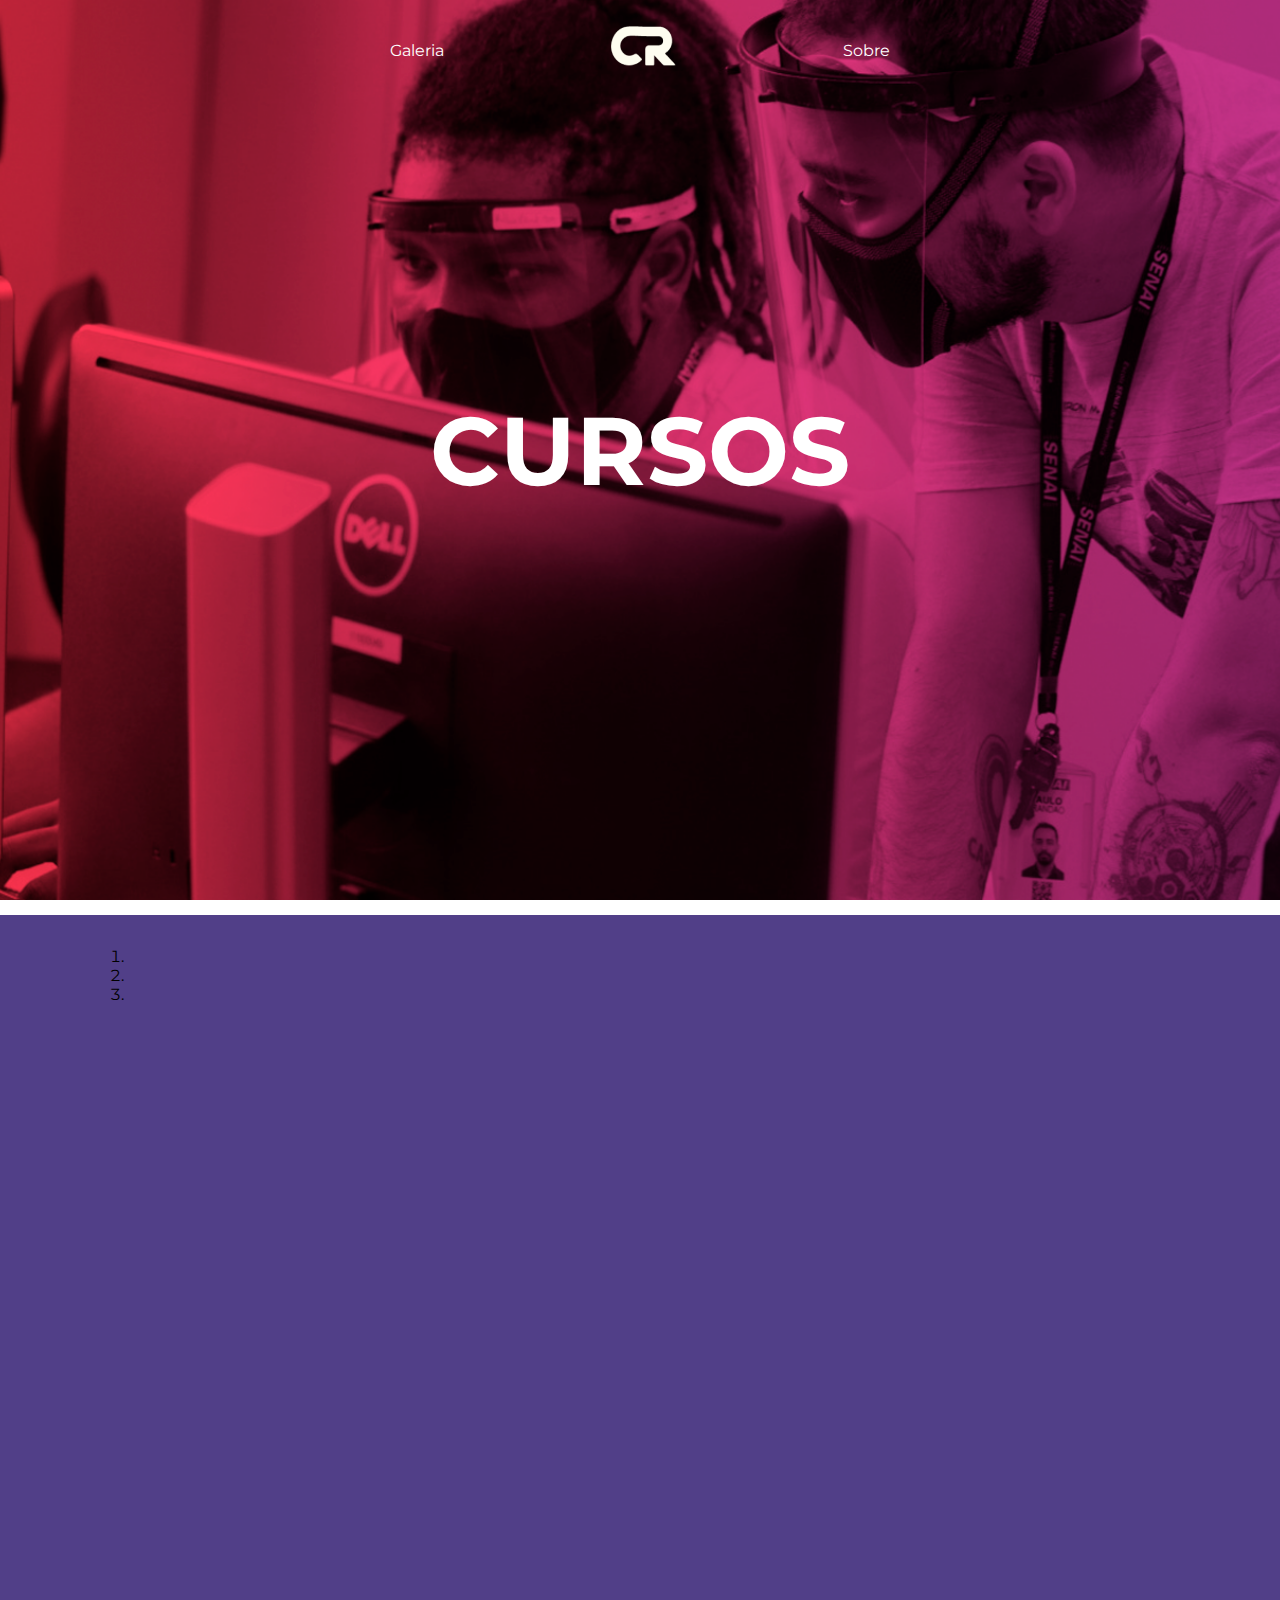
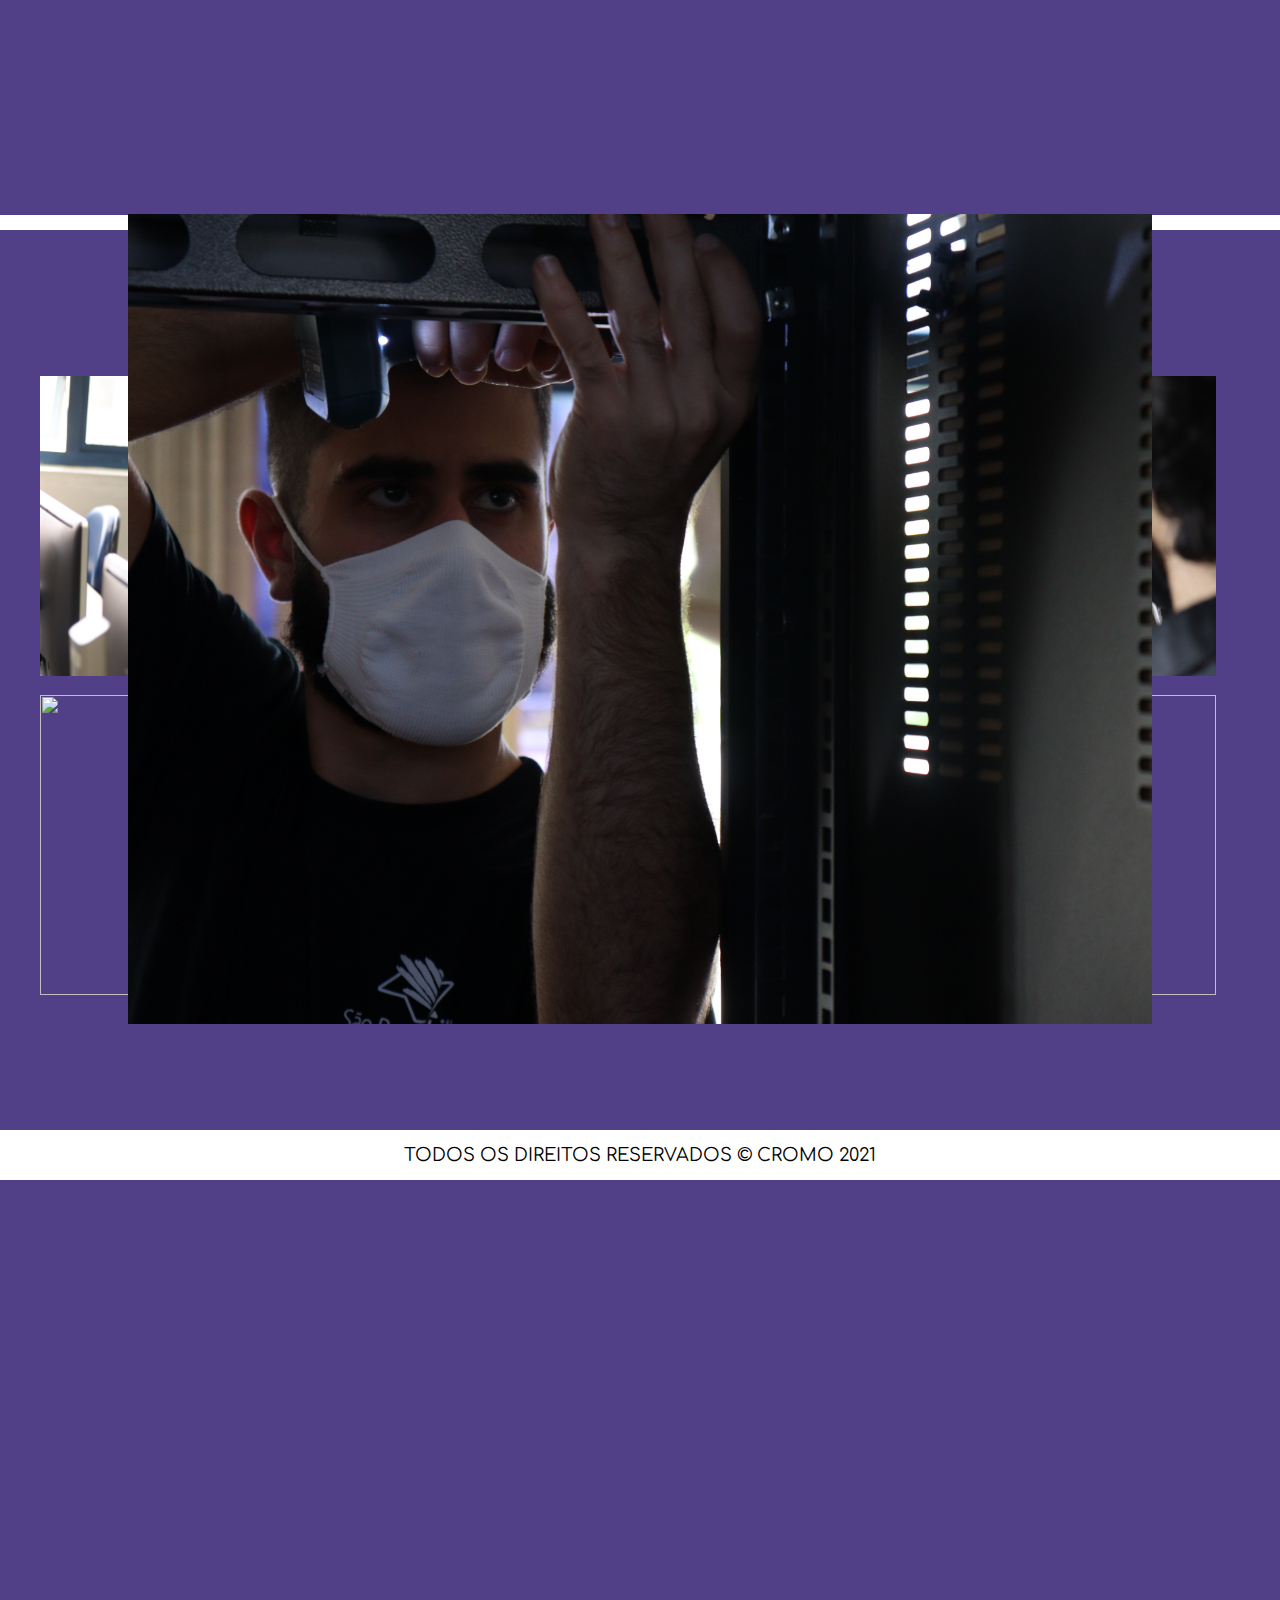
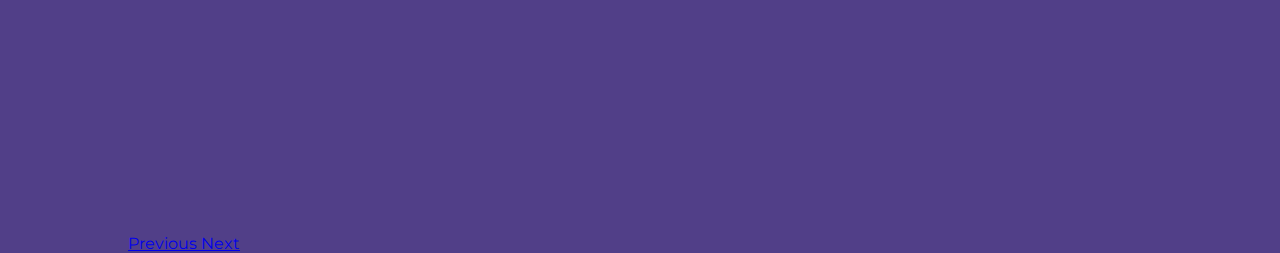
==== cursos.html @ c820e4ac "v5" ====
<!DOCTYPE html>
<html lang="pt-br">

<head>
    <meta charset="UTF-8">
    <meta http-equiv="X-UA-Compatible" content="IE=edge">
    <meta name="viewport" content="width=device-width, initial-scale=1.0">
    <title>Cursos</title>
    <link rel="stylesheet" href="https://cdn.jsdelivr.net/npm/bootstrap@4.5.3/dist/css/bootstrap.min.css"
        integrity="sha384-TX8t27EcRE3e/ihU7zmQxVncDAy5uIKz4rEkgIXeMed4M0jlfIDPvg6uqKI2xXr2" crossorigin="anonymous">
    <link rel="stylesheet" href="css/cursos.css">
    <link rel="stylesheet" href="css/header.css">
</head>

<body>
    <header>
        <nav class="navbar">
            <div class="menu-galeria">
                <p class="dropdown">Galeria</p>
                <ul class="dropdown-menu">
                    <li><a href="infraestrutura.html">Infraestrutura</a></li>
                    <li><a href="funcionario.html">Funcionarios</a></li>
                    <li><a href="">Cursos</a></li>
                </ul>
            </div>
            <div class="logotipo">
                <a href="index.html"><img src="./img/logo-maneira.png" alt="logotipo chromo"></a>
            </div>
            <div class="menu-sobre">
                <p class="dropdown">Sobre</p>
                <ul class="dropdown-menu">
                    <li>
                        <a href="index.html#projeto">Projeto</a>
                        <a href="index.html#cromo">A Cromo</a>
                    </li>
                </ul>
            </div>
        </nav>
    </header>
    <section class="cursos">
        <div>
            <h1>Cursos</h1>
        </div>
    </section>
    <div class="divisao"></div>
    <section clas="infra-carossel">
        <div style="width: 80%;" id="carouselExampleIndicators" class="carousel slide" data-ride="carousel">
            <ol class="carousel-indicators">
                <li data-target="#carouselExampleIndicators" data-slide-to="0" class="active"></li>
                <li data-target="#carouselExampleIndicators" data-slide-to="1"></li>
                <li data-target="#carouselExampleIndicators" data-slide-to="2"></li>
            </ol>
            <div style="width: 100%;" class="carousel-inner">
                <div style="width: 100%; position: relative;" class="carousel-item active">
                    <div style="width: 100%;" class="banner primeiro-banner">
                        <div style="width: 80%;" class="container-grid conteudo-banner">
                        </div>
                    </div>
                </div>
                <div style="width: 100%;" class="carousel-item">
                    <div style="width: 100%; position: relative;" class="banner segundo-banner">
                        <div style="width: 80%;" class="container-grid conteudo-banner">
                        </div>
                    </div>
                </div>
                <div style="width: 100%;" class="carousel-item">
                    <div style="width: 100%; position: relative;" class="banner terceiro-banner">
                        <div style="width: 80%;" class="container-grid conteudo-banner">
                        </div>
                    </div>
                </div>
            </div>
            <a class="carousel-control-prev" href="#carouselExampleIndicators" role="button" data-slide="prev">
                <span class="carousel-control-prev-icon" aria-hidden="true"></span>
                <span class="sr-only">Previous</span>
            </a>
            <a class="carousel-control-next" href="#carouselExampleIndicators" role="button" data-slide="next">
                <span class="carousel-control-next-icon" aria-hidden="true"></span>
                <span class="sr-only">Next</span>
            </a>
        </div>
    </section>
    <div class="divisao"></div>
    <section class="galeria">
        <div class="galeria-img">
            <div class="img-pequena">
                <img src="img/IMG_2464.JPG" alt="">
                <img src="img/IMG_2456.JPG" alt="">
                <img src="img/IMG_1468.JPG" alt="">
                <img src="img/IMG_0267.JPG" alt="">
                <img src="img/IMG_1315.JPG" alt="">
                <img src="img/IMG_0932.JPG" alt="">
            </div>
        </div>
    </section>
    <footer>
        <p>TODOS OS DIREITOS RESERVADOS © CROMO 2021</p>
    </footer>
</body>

<script src="js/jquery.js"></script>
<script src="js/script.js"></script>
<script src="https://code.jquery.com/jquery-3.5.1.slim.min.js"
    integrity="sha384-DfXdz2htPH0lsSSs5nCTpuj/zy4C+OGpamoFVy38MVBnE+IbbVYUew+OrCXaRkfj"
    crossorigin="anonymous"></script>
<script src="https://cdn.jsdelivr.net/npm/popper.js@1.16.1/dist/umd/popper.min.js"
    integrity="sha384-9/reFTGAW83EW2RDu2S0VKaIzap3H66lZH81PoYlFhbGU+6BZp6G7niu735Sk7lN"
    crossorigin="anonymous"></script>
<script src="https://cdn.jsdelivr.net/npm/bootstrap@4.5.3/dist/js/bootstrap.min.js"
    integrity="sha384-w1Q4orYjBQndcko6MimVbzY0tgp4pWB4lZ7lr30WKz0vr/aWKhXdBNmNb5D92v7s"
    crossorigin="anonymous"></script>

</html>
---- css/cursos.css ----
@import url('https://fonts.googleapis.com/css2?family=Comfortaa&family=Montserrat:wght@400;500&display=swap');
*{
    font-family: 'Montserrat', sans-serif;
    padding: 0;
    margin: 0;
}

html,body{
    height: 100%;
    background: #513F88;
}

section{
    height: 100%;
}

.divisao{
    width: 100%;
    height: 15px;
    background: white;
}

.cursos{
    background-image: url(../img/Cursos\ Senai.png);
    height: 100%;
    background-position: center;
    background-size: cover;
}

.cursos h1{
    color: white;
    position: absolute;
    top: 50%;
    left: 50%;
    transform: translate(-50%,-50%);
    text-transform: uppercase;
    font-size: 96px;
}
/* Slider */
.carousel{
    margin: auto;
    padding-top:2.5%;
}

.banner{
    width: 100%;
    height: 90vh;
    background-position: center;
    background-size: cover;
}


.primeiro-banner{
    background-image: url(../img/IMG_0267.JPG);
}

.segundo-banner{
    background-image: url(../img/IMG_1315.JPG);
}
.terceiro-banner{
    background-image: url(../img/IMG_0932.JPG);
}
/* Fim Slider */

.container{
    position: relative;
    height:100%;
}
.container img{
    position: absolute;
    left:50%;
    top:50%;
    max-width: 828px;
    transform: translate(-50%,-50%);
    width:100%;
    opacity: 0;
    transition:1s;
}

.bullets{
    padding-top: 10px;
    text-align: center;
}

.bullet-single{
    margin:0 8px;
    cursor: pointer;
    display: inline-block;
    width:20px;
    height:20px;
    border-radius:10px;
    background-color: #FFFFFF;
}

.active-bullet{
    background-color:#513F88
    ;
}

.galeria-img{
    max-width: 1200px;
    margin: auto;
    display: flex;
    height: 100%;
    align-items: center;
}

.galeria-img img{
    margin-top: 15px;
    margin-right: 5px;
    width: 386px;
    height: 300px;
}

footer{
    height: 50px;
    background: white;
}
footer p{
    display: flex;
    height: 100%;
    align-items: center;
    justify-content: center;
    font-family: 'Comfortaa', cursive;
    font-size: 18px;
}
@media screen and (max-width:700px){
    .infraestrutura h1{
        font-size: 36px;
    }

    .infra-imgs div{
        position: absolute;
        left: 50%;
        transform: translateX(-50%);
    }
    .infra-imgs img{
        width: 300px;
        height: 250px;
    }
    .container{
    height:80%
    }

    .container img{
        height:50%;
    }

    .galeria-img > .img-pequena{
        display: flex;
        flex-direction: column;
    }

    .galeria{
        height: auto;
    }

    footer p{
        font-size: 10px;
    }

    .img-pequena img:nth-child(3){display: none;}
    .img-pequena img:nth-child(4){display: none;}
    .img-pequena img:nth-child(5){display: none;}
}
---- css/header.css ----
header{
    height: 100px;
    position: absolute;
    width: 100%;
    z-index: 999;
}

.navbar{
    font-family: 'Comfortaa', cursive;
    height: 100%;
    max-width:500px ;
    margin: auto;
    display: flex;
    justify-content: space-between;
    align-items: center;
}

.dropdown{
    cursor: pointer;
    color: white;
}

.dropdown-menu{
    display: none;
    list-style: none;
}

.dropdown-menu li{
    display: block;
}

.dropdown-menu a{
    display: block;
    color: white;
    text-decoration: none;
}
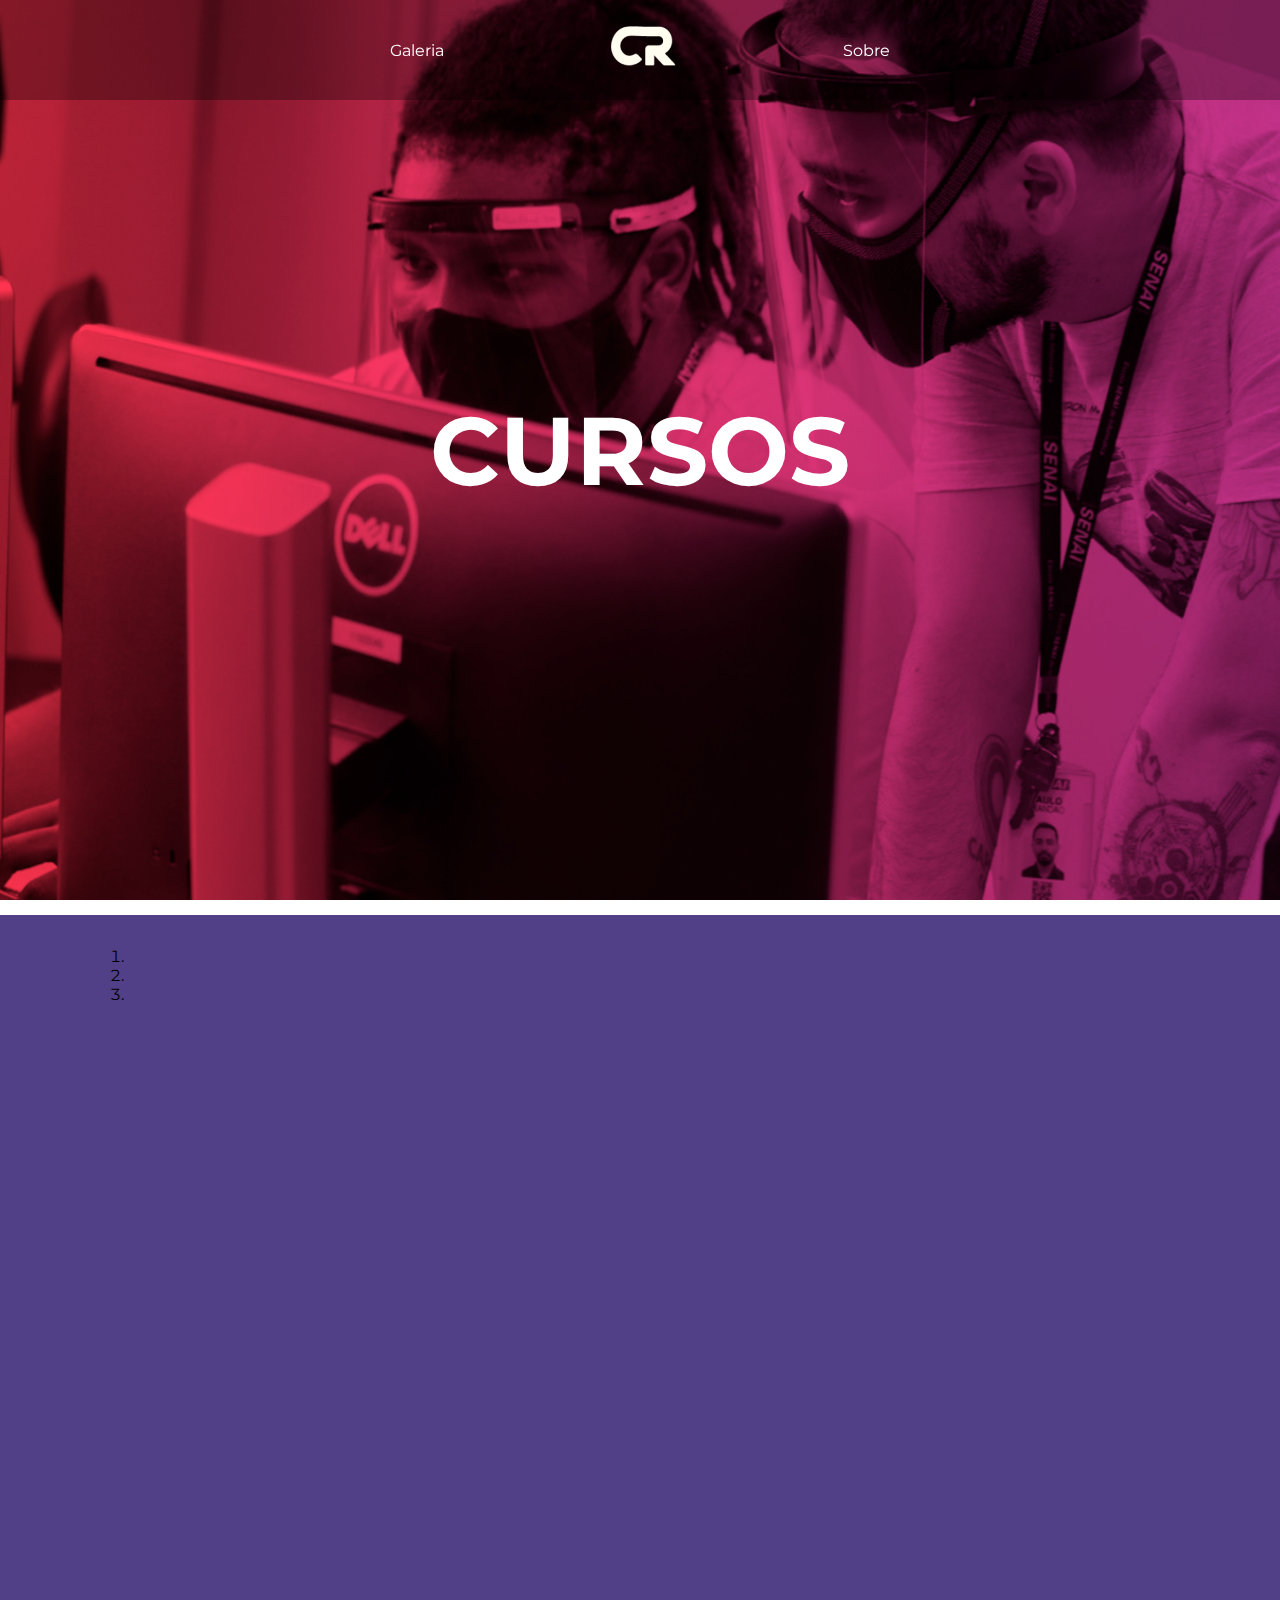
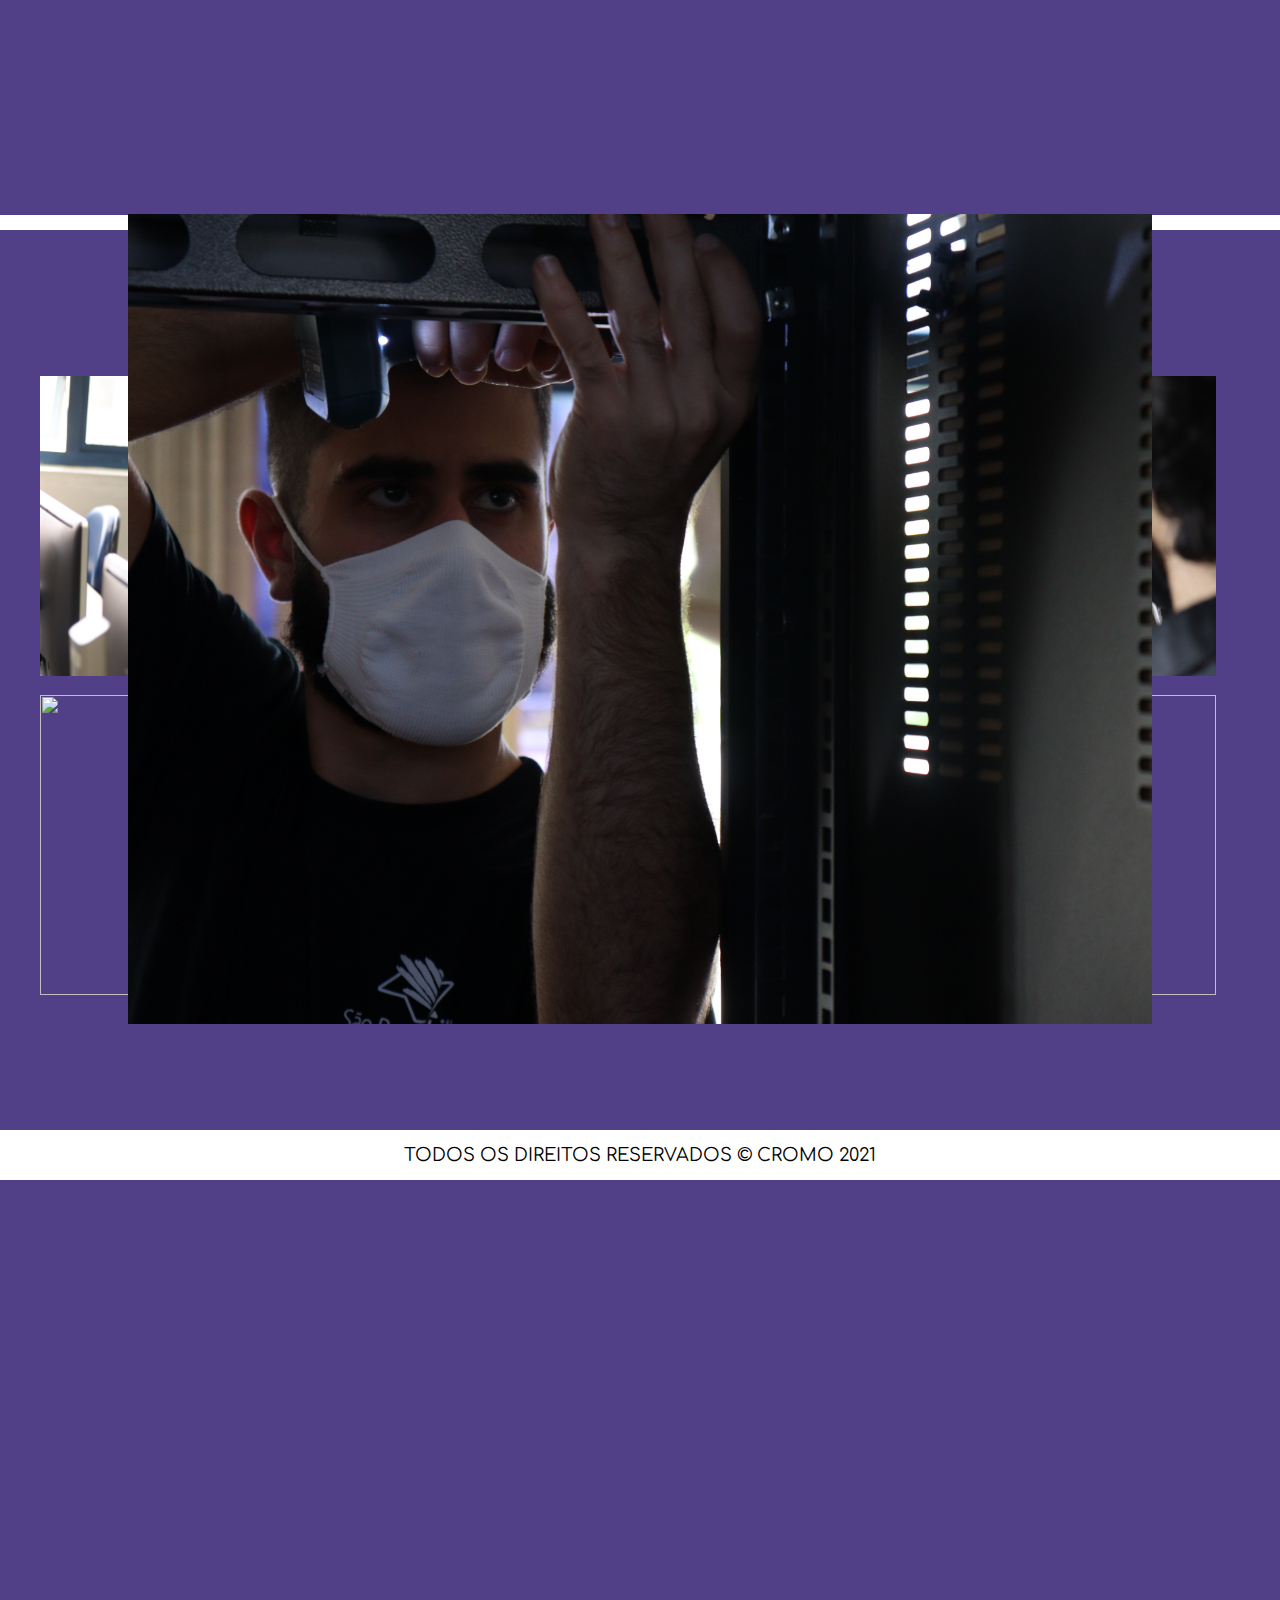
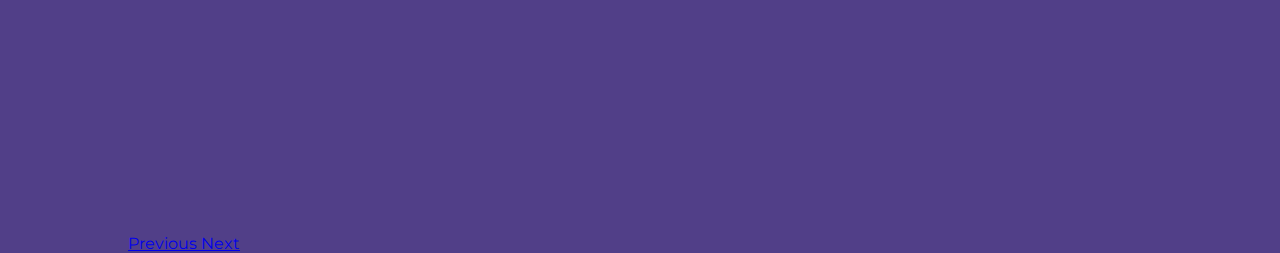
==== commit 016ecab2: "faltando ajustes" ====
--- a/cursos.html
+++ b/cursos.html
@@ -16,19 +16,19 @@
     <header>
         <nav class="navbar">
             <div class="menu-galeria">
-                <p class="dropdown">Galeria</p>
-                <ul class="dropdown-menu">
+                <p class="dropdowns">Galeria</p>
+                <ul class="dropdowns-menu">
                     <li><a href="infraestrutura.html">Infraestrutura</a></li>
                     <li><a href="funcionario.html">Funcionarios</a></li>
-                    <li><a href="">Cursos</a></li>
+                    <li><a href="cursos.html">Cursos</a></li>
                 </ul>
             </div>
             <div class="logotipo">
                 <a href="index.html"><img src="./img/logo-maneira.png" alt="logotipo chromo"></a>
             </div>
             <div class="menu-sobre">
-                <p class="dropdown">Sobre</p>
-                <ul class="dropdown-menu">
+                <p class="dropdowns">Sobre</p>
+                <ul class="dropdowns-menu">
                     <li>
                         <a href="index.html#projeto">Projeto</a>
                         <a href="index.html#cromo">A Cromo</a>
--- a/css/cursos.css
+++ b/css/cursos.css
@@ -125,7 +125,7 @@
     font-size: 18px;
 }
 @media screen and (max-width:700px){
-    .infraestrutura h1{
+    .cursos h1{
         font-size: 36px;
     }
 
@@ -145,10 +145,21 @@
     .container img{
         height:50%;
     }
-
+    .carousel{
+        padding-top:50%;
+    }
     .galeria-img > .img-pequena{
         display: flex;
         flex-direction: column;
+        margin: 0 auto;
+    }
+    .galeria-img img{
+        margin: 15px auto;
+        width: 250px;
+        height: 180px;
+    }
+    .banner{
+        height: 50vh;
     }
 
     .galeria{
--- a/css/header.css
+++ b/css/header.css
@@ -1,8 +1,9 @@
 header{
     height: 100px;
-    position: absolute;
+    position: fixed;
     width: 100%;
     z-index: 999;
+    background-color: rgba(0, 0, 0, 0.3);
 }
 
 .navbar{
@@ -14,22 +15,33 @@
     justify-content: space-between;
     align-items: center;
 }
+.navbar{
+    font-family: 'Comfortaa', cursive;
+    max-width:500px ;
+    margin:0 auto;
+    display: flex;
+    /* justify-content: space-between; */
+    padding-top: 0px;
+}
 
-.dropdown{
+.dropdowns{
     cursor: pointer;
     color: white;
 }
 
-.dropdown-menu{
+.dropdowns-menu{
+    width: 70px;
     display: none;
     list-style: none;
 }
 
-.dropdown-menu li{
-    display: block;
+.dropdowns-menu li{
+    font-size: 15px;
+    display: flex;
+    flex-direction: column;
 }
 
-.dropdown-menu a{
+.dropdowns-menu a{
     display: block;
     color: white;
     text-decoration: none;
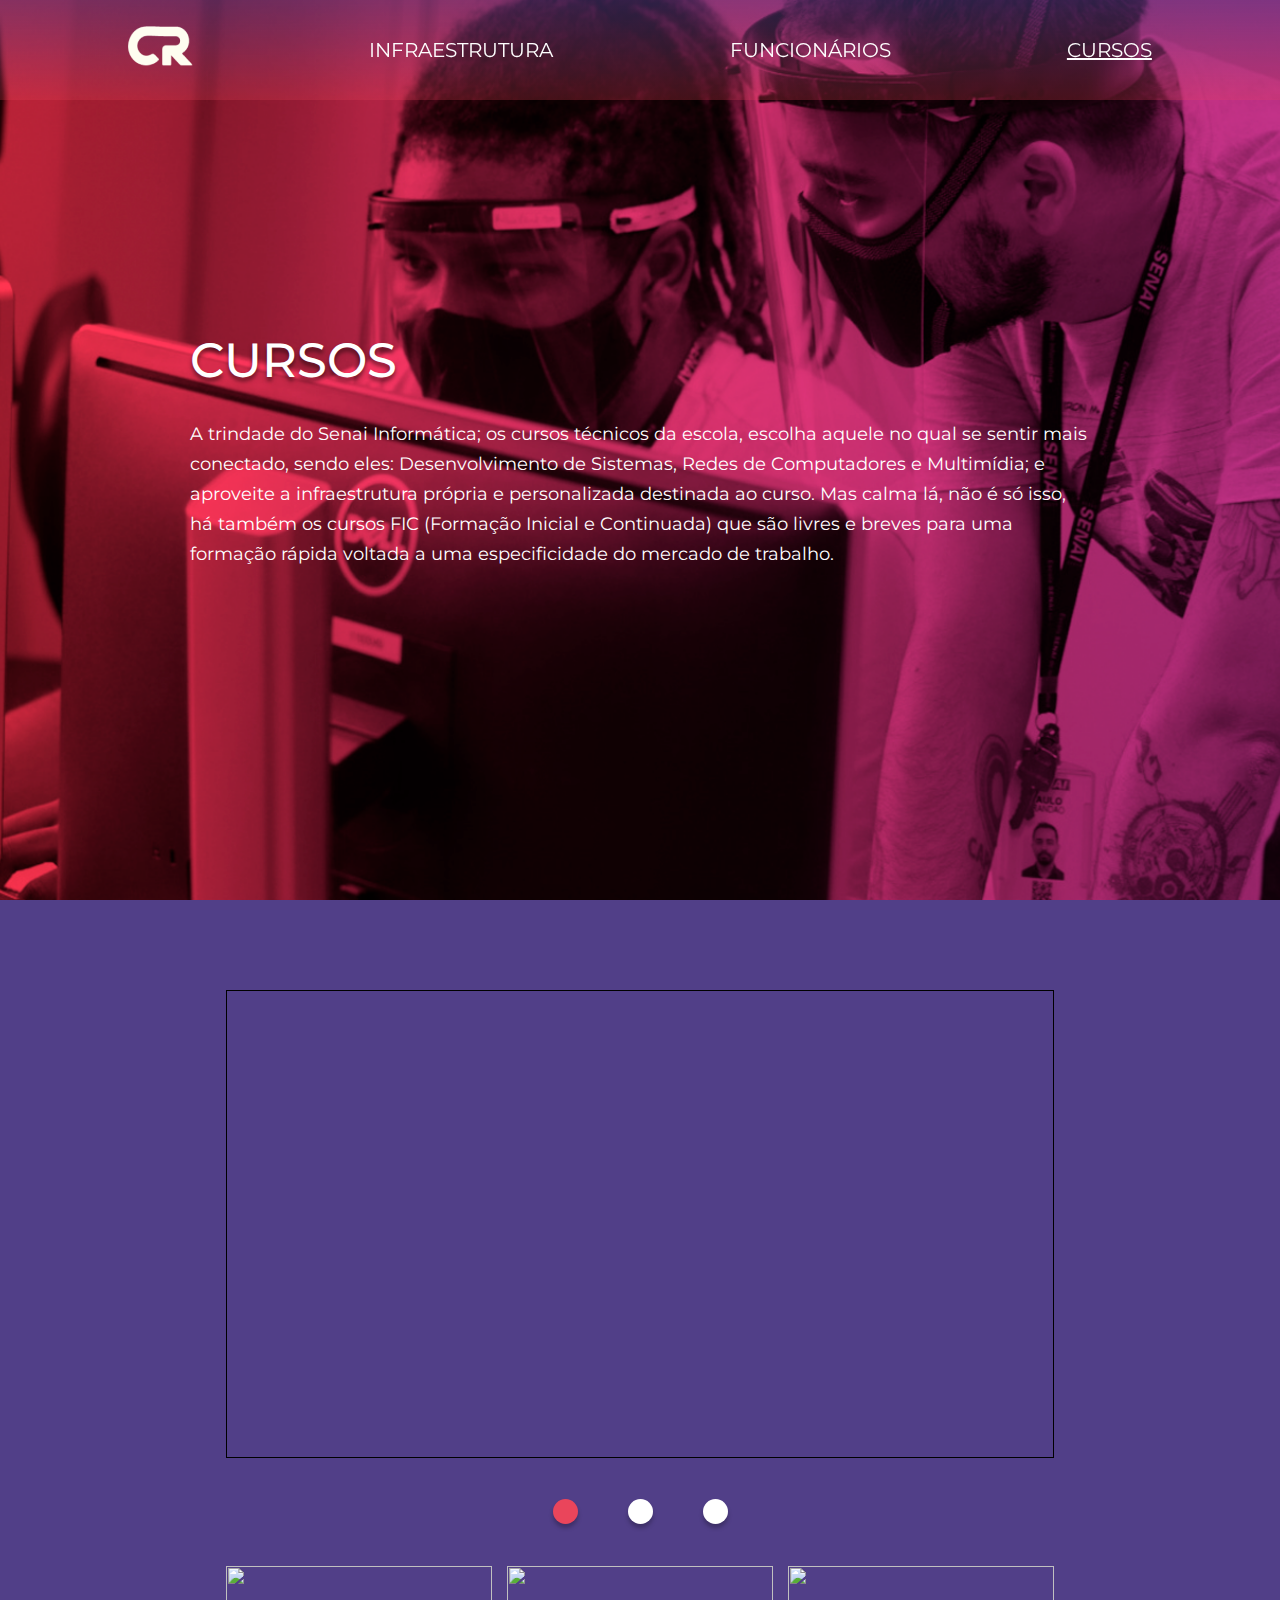
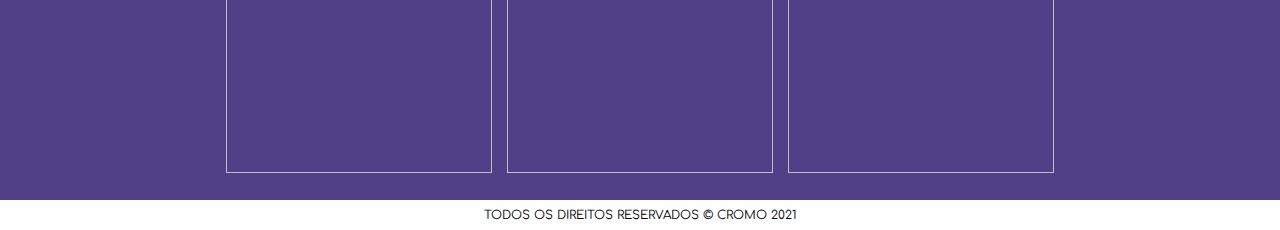
==== commit 049518a2: "faltando lightbox" ====
--- a/cursos.html
+++ b/cursos.html
@@ -6,6 +6,7 @@
     <meta http-equiv="X-UA-Compatible" content="IE=edge">
     <meta name="viewport" content="width=device-width, initial-scale=1.0">
     <title>Cursos</title>
+    <link rel="shortcut icon" href="img/logo.png" type="image/x-icon">
     <link rel="stylesheet" href="https://cdn.jsdelivr.net/npm/bootstrap@4.5.3/dist/css/bootstrap.min.css"
         integrity="sha384-TX8t27EcRE3e/ihU7zmQxVncDAy5uIKz4rEkgIXeMed4M0jlfIDPvg6uqKI2xXr2" crossorigin="anonymous">
     <link rel="stylesheet" href="css/cursos.css">
@@ -13,86 +14,52 @@
 </head>
 
 <body>
+    <!-- Cabecalho -->
     <header>
         <nav class="navbar">
-            <div class="menu-galeria">
-                <p class="dropdowns">Galeria</p>
-                <ul class="dropdowns-menu">
-                    <li><a href="infraestrutura.html">Infraestrutura</a></li>
-                    <li><a href="funcionario.html">Funcionarios</a></li>
-                    <li><a href="cursos.html">Cursos</a></li>
-                </ul>
-            </div>
-            <div class="logotipo">
-                <a href="index.html"><img src="./img/logo-maneira.png" alt="logotipo chromo"></a>
-            </div>
-            <div class="menu-sobre">
-                <p class="dropdowns">Sobre</p>
-                <ul class="dropdowns-menu">
-                    <li>
-                        <a href="index.html#projeto">Projeto</a>
-                        <a href="index.html#cromo">A Cromo</a>
-                    </li>
-                </ul>
-            </div>
+            <ul class="menu-list">
+                <li><a href="index.html"><img src="./img/logo-maneira.png" alt="Logo Cromo"></a></li>
+                <li><a href="infraestrutura.html">Infraestrutura</a></li>
+                <li><a href="funcionario.html">Funcionários</a></li>
+                <li><a style="text-decoration: underline white;" href="cursos.html">Cursos</a></li>
+            </ul>
         </nav>
     </header>
+    <!-- Fim cabecalho -->
     <section class="cursos">
-        <div>
+        <div class="texto-cursos">
             <h1>Cursos</h1>
+            <p>A trindade do Senai Informática; os cursos técnicos da escola, escolha aquele no qual se sentir mais
+                conectado, sendo eles: Desenvolvimento de Sistemas, Redes de Computadores e Multimídia; e aproveite a
+                infraestrutura própria e personalizada destinada ao curso. Mas calma lá, não é só isso, há também os
+                cursos FIC (Formação Inicial e Continuada) que são livres e breves para uma formação rápida voltada a
+                uma especificidade do mercado de trabalho.</p>
         </div>
-    </section>
-    <div class="divisao"></div>
-    <section clas="infra-carossel">
-        <div style="width: 80%;" id="carouselExampleIndicators" class="carousel slide" data-ride="carousel">
-            <ol class="carousel-indicators">
-                <li data-target="#carouselExampleIndicators" data-slide-to="0" class="active"></li>
-                <li data-target="#carouselExampleIndicators" data-slide-to="1"></li>
-                <li data-target="#carouselExampleIndicators" data-slide-to="2"></li>
-            </ol>
-            <div style="width: 100%;" class="carousel-inner">
-                <div style="width: 100%; position: relative;" class="carousel-item active">
-                    <div style="width: 100%;" class="banner primeiro-banner">
-                        <div style="width: 80%;" class="container-grid conteudo-banner">
-                        </div>
-                    </div>
-                </div>
-                <div style="width: 100%;" class="carousel-item">
-                    <div style="width: 100%; position: relative;" class="banner segundo-banner">
-                        <div style="width: 80%;" class="container-grid conteudo-banner">
-                        </div>
-                    </div>
-                </div>
-                <div style="width: 100%;" class="carousel-item">
-                    <div style="width: 100%; position: relative;" class="banner terceiro-banner">
-                        <div style="width: 80%;" class="container-grid conteudo-banner">
-                        </div>
-                    </div>
-                </div>
-            </div>
-            <a class="carousel-control-prev" href="#carouselExampleIndicators" role="button" data-slide="prev">
-                <span class="carousel-control-prev-icon" aria-hidden="true"></span>
-                <span class="sr-only">Previous</span>
-            </a>
-            <a class="carousel-control-next" href="#carouselExampleIndicators" role="button" data-slide="next">
-                <span class="carousel-control-next-icon" aria-hidden="true"></span>
-                <span class="sr-only">Next</span>
+        <div class="seta-baixo">
+            <a href="#mosaico">
+                <img src="./img/DownArrow.svg" alt="">
             </a>
         </div>
     </section>
-    <div class="divisao"></div>
-    <section class="galeria">
-        <div class="galeria-img">
-            <div class="img-pequena">
-                <img src="img/IMG_2464.JPG" alt="">
-                <img src="img/IMG_2456.JPG" alt="">
-                <img src="img/IMG_1468.JPG" alt="">
-                <img src="img/IMG_0267.JPG" alt="">
-                <img src="img/IMG_1315.JPG" alt="">
-                <img src="img/IMG_0932.JPG" alt="">
+    <!-- Mosaico -->
+    <section id="mosaico" clas="mosaico">
+        <div class="mosaico-imagens">
+            <div class="imagem-grande">
+                <img src="" alt="">
+            </div>
+            <div class="bullets">
+                <div class="bullet active"></div>
+                <div class="bullet"></div>
+                <div class="bullet"></div>
+            </div>
+            <div class="selecao-imagens">
+                <img src="" alt="">
+                <img src="" alt="">
+                <img src="" alt="">
             </div>
         </div>
     </section>
+    <!-- Fim mosaico -->
     <footer>
         <p>TODOS OS DIREITOS RESERVADOS © CROMO 2021</p>
     </footer>
--- a/css/cursos.css
+++ b/css/cursos.css
@@ -1,25 +1,7 @@
-@import url('https://fonts.googleapis.com/css2?family=Comfortaa&family=Montserrat:wght@400;500&display=swap');
-*{
-    font-family: 'Montserrat', sans-serif;
-    padding: 0;
-    margin: 0;
-}
-
 html,body{
-    height: 100%;
     background: #513F88;
 }
-
-section{
-    height: 100%;
-}
-
-.divisao{
-    width: 100%;
-    height: 15px;
-    background: white;
-}
-
+/* Cursos */
 .cursos{
     background-image: url(../img/Cursos\ Senai.png);
     height: 100%;
@@ -27,93 +9,102 @@
     background-size: cover;
 }
 
-.cursos h1{
+
+.texto-cursos{
     color: white;
-    position: absolute;
-    top: 50%;
-    left: 50%;
-    transform: translate(-50%,-50%);
+    height: 100%;
+    display: flex;
+    align-items: center;
+    justify-content: center;
+    max-width: 900px;
+    width: 100%;
+    margin: auto;
+    flex-direction: column;
+}
+.texto-cursos h1{
+    margin-right:auto ;
+    font-weight: 500;
     text-transform: uppercase;
-    font-size: 96px;
-}
-/* Slider */
-.carousel{
-    margin: auto;
-    padding-top:2.5%;
+    font-size: 48px;
+    padding-bottom: 30px;
+    text-shadow: 0px 4px 4px rgba(0, 0, 0, 0.5);
 }
 
-.banner{
+.texto-cursos p{
+    font-size: 18px;
+    font-weight: 400;
+    line-height: 167%;
+}
+
+.seta-baixo{
+    position: absolute;
+    bottom: 5%;
+    left: 50%;
+    transform: translateX(-50%);
+}
+
+/* Mosaico */
+.mosaico-imagens{
+    margin: auto;
+    height: 80%;
+    max-width: 828px;
+    flex-direction: column;
+    align-items: center;
+    justify-content: center;
+    position: relative;
+    top: 50%;
+    transform: translateY(-50%);
+}
+.imagem-grande{
     width: 100%;
-    height: 90vh;
-    background-position: center;
-    background-size: cover;
+    height: 65%;
+    border: 1px solid;
+    margin: auto;
+}
+
+.bullets{
+    padding: 5% 0;
+    width: 100%;
+    margin: auto;
+    display: flex;
+    justify-content: center;
+}
+
+.bullet{
+    background-color: #ffffff;
+    box-shadow: 0px 4px 4px rgba(0, 0, 0, 0.25);
+    width: 25px;
+    height: 25px;
+    border-radius: 100%;
+    margin-right: 50px;
+}
+
+.active{
+    background-color: #EA455B;;
+}
+
+.bullet:hover{
+    cursor: pointer;
+    background-color:#f37485;
+}
+
+.bullet:last-child{
+    margin-right: 0;
+}
+
+.selecao-imagens{
+    display: flex;
+    justify-content: space-between;
+}
+
+.selecao-imagens img{
+    height: 207px;
+    width: 266px;
 }
 
 
-.primeiro-banner{
-    background-image: url(../img/IMG_0267.JPG);
-}
-
-.segundo-banner{
-    background-image: url(../img/IMG_1315.JPG);
-}
-.terceiro-banner{
-    background-image: url(../img/IMG_0932.JPG);
-}
-/* Fim Slider */
-
-.container{
-    position: relative;
-    height:100%;
-}
-.container img{
-    position: absolute;
-    left:50%;
-    top:50%;
-    max-width: 828px;
-    transform: translate(-50%,-50%);
-    width:100%;
-    opacity: 0;
-    transition:1s;
-}
-
-.bullets{
-    padding-top: 10px;
-    text-align: center;
-}
-
-.bullet-single{
-    margin:0 8px;
-    cursor: pointer;
-    display: inline-block;
-    width:20px;
-    height:20px;
-    border-radius:10px;
-    background-color: #FFFFFF;
-}
-
-.active-bullet{
-    background-color:#513F88
-    ;
-}
-
-.galeria-img{
-    max-width: 1200px;
-    margin: auto;
-    display: flex;
-    height: 100%;
-    align-items: center;
-}
-
-.galeria-img img{
-    margin-top: 15px;
-    margin-right: 5px;
-    width: 386px;
-    height: 300px;
-}
-
 footer{
-    height: 50px;
+    height: 30px;
     background: white;
 }
 footer p{
@@ -122,7 +113,7 @@
     align-items: center;
     justify-content: center;
     font-family: 'Comfortaa', cursive;
-    font-size: 18px;
+    font-size: 12px;
 }
 @media screen and (max-width:700px){
     .cursos h1{
--- a/css/header.css
+++ b/css/header.css
@@ -1,48 +1,70 @@
+/* Fontes */
+@import url('https://fonts.googleapis.com/css2?family=Comfortaa&family=Montserrat:wght@400;500&display=swap');
+
+/* Reset */
+*{
+    margin: 0;
+    padding: 0;
+    box-sizing: border-box;
+    font-family: 'Montserrat', sans-serif;
+}
+    
+html,body,section{
+    height: 100%;
+}
+    
+.container{
+    max-width: 1200px;
+    margin: auto;
+}
+    
+.divisao{
+    width: 100%;
+    height: 15px;
+    background: #B94369;
+}
+/* Cabecalho */
 header{
     height: 100px;
     position: fixed;
     width: 100%;
     z-index: 999;
-    background-color: rgba(0, 0, 0, 0.3);
-}
+    background: linear-gradient(180deg, rgba(81, 63, 136, 0.5) 0%, rgba(234, 69, 91, 0.25) 100%);}
 
 .navbar{
     font-family: 'Comfortaa', cursive;
     height: 100%;
-    max-width:500px ;
+    max-width:1200px ;
     margin: auto;
+}
+
+.nav-img{
+    height: 100%;
     display: flex;
-    justify-content: space-between;
     align-items: center;
 }
-.navbar{
-    font-family: 'Comfortaa', cursive;
-    max-width:500px ;
-    margin:0 auto;
+
+.menu-list{
+    width: 100%;
     display: flex;
-    /* justify-content: space-between; */
-    padding-top: 0px;
+    justify-content: space-around;
+    list-style: none;
+    text-transform: uppercase;
+    height: 100%;
+    align-items: center;
 }
 
-.dropdowns{
-    cursor: pointer;
-    color: white;
-}
-
-.dropdowns-menu{
-    width: 70px;
-    display: none;
-    list-style: none;
-}
-
-.dropdowns-menu li{
-    font-size: 15px;
-    display: flex;
-    flex-direction: column;
-}
-
-.dropdowns-menu a{
-    display: block;
+.menu-list a{
+    font-size: 20px;
+    line-height: 22px;
+    font-weight: normal;
+    font-style: normal;
+    letter-spacing: 15%;
     color: white;
     text-decoration: none;
-}+}
+.menu-list li:hover{
+    transition: 0.1s;
+    transform: scale(1.2);
+}
+/*Fim Cabecalho */
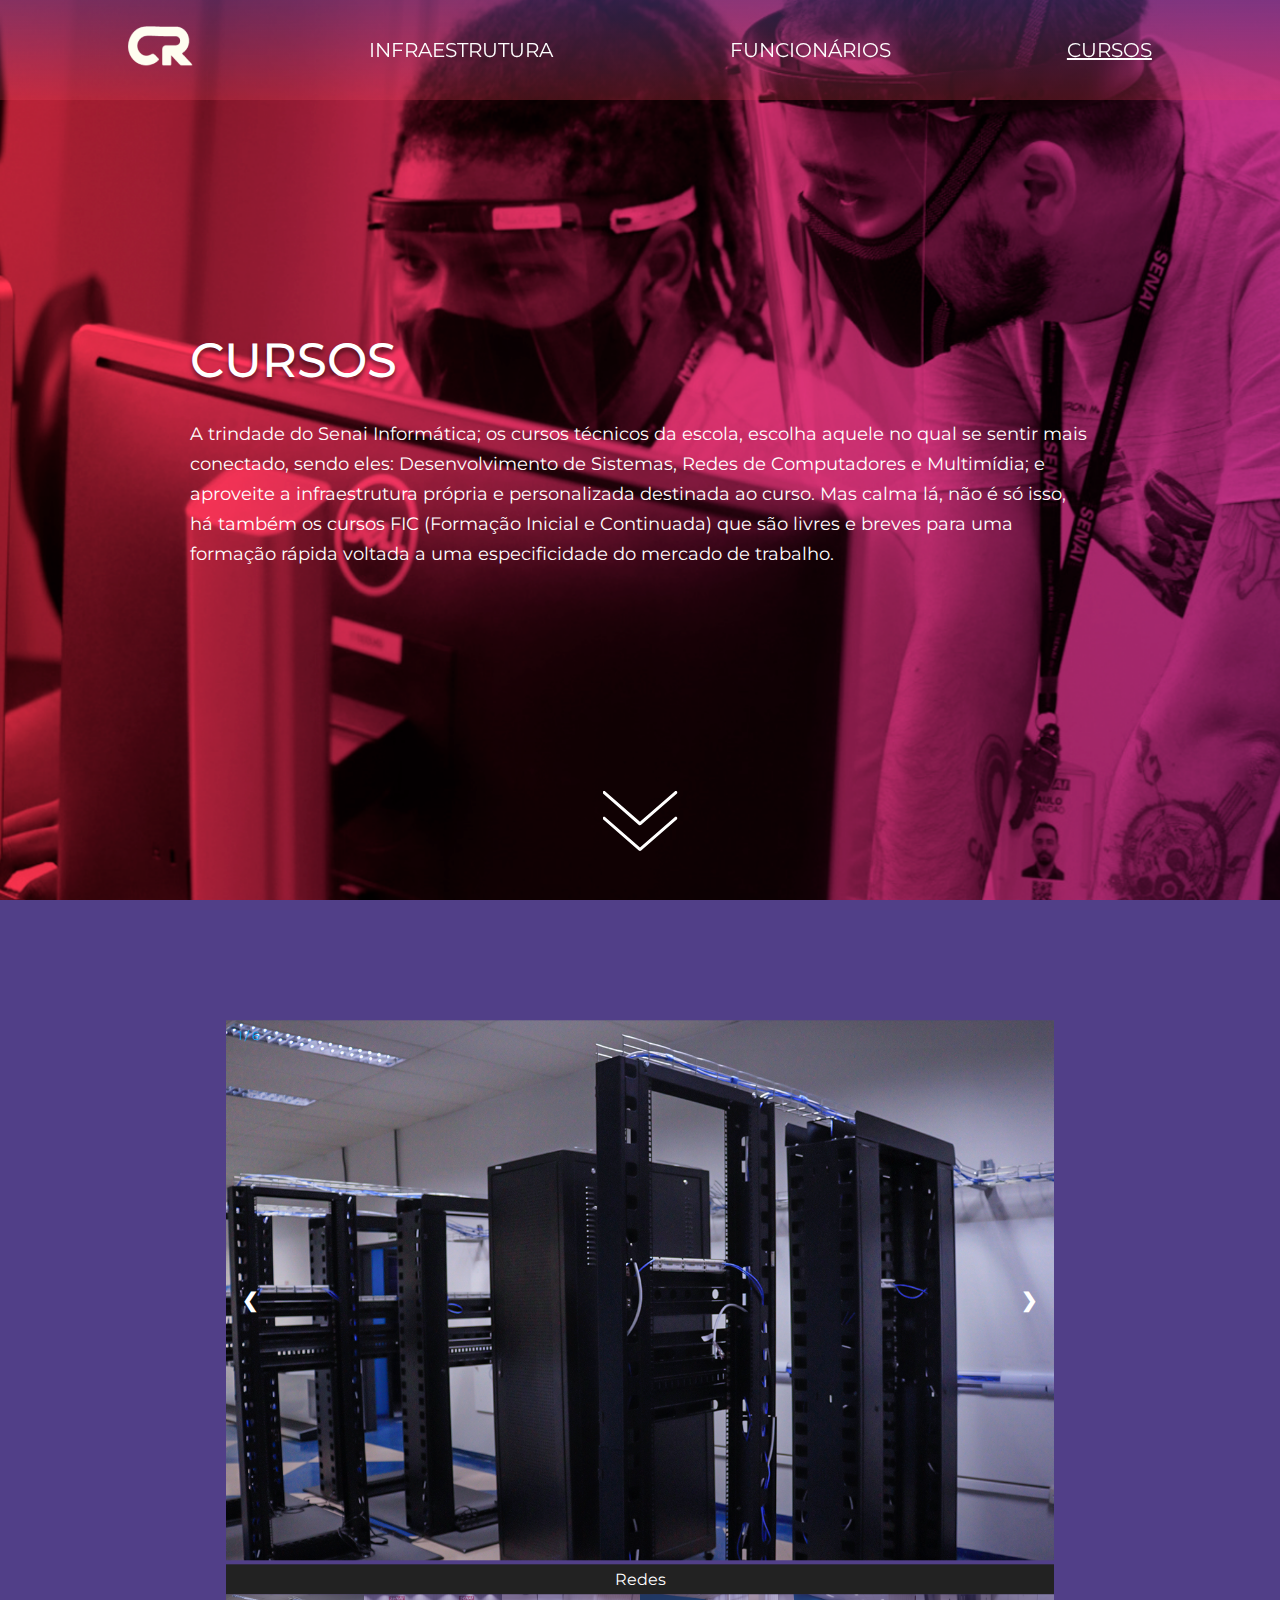
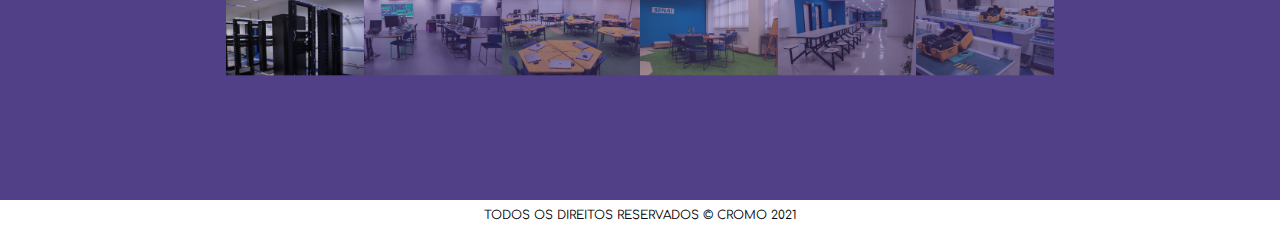
==== commit 0a8a6bfd: "testes finais" ====
--- a/cursos.html
+++ b/cursos.html
@@ -24,6 +24,14 @@
                 <li><a style="text-decoration: underline white;" href="cursos.html">Cursos</a></li>
             </ul>
         </nav>
+        <nav class="navbar-mobile">
+            <a href="index.html"><img src="./img/logo-maneira.png" alt="Logo Cromo"></a>
+                <ul class="menu-list">
+                    <li><a href="infraestrutura.html">Infraestrutura</a></li>
+                    <li><a href="funcionario.html">Funcionários</a></li>
+                    <li><a style="text-decoration: white underline;" href="cursos.html">Cursos</a></li>
+                </ul>
+        </nav>
     </header>
     <!-- Fim cabecalho -->
     <section class="cursos">
@@ -42,21 +50,68 @@
         </div>
     </section>
     <!-- Mosaico -->
-    <section id="mosaico" clas="mosaico">
+    <section id="mosaico" class="mosaico">
         <div class="mosaico-imagens">
-            <div class="imagem-grande">
-                <img src="" alt="">
+
+            <!-- Imagens grandes com numeracao -->
+            <div class="slide">
+                <div class="numeracao">1 / 6</div>
+                    <img src="img/11.png" alt="Sala 1">
             </div>
-            <div class="bullets">
-                <div class="bullet active"></div>
-                <div class="bullet"></div>
-                <div class="bullet"></div>
+            <div class="slide">
+                <div class="numeracao">2 / 6</div>
+                    <img src="img/12.png" alt="Sala 2">
             </div>
-            <div class="selecao-imagens">
-                <img src="" alt="">
-                <img src="" alt="">
-                <img src="" alt="">
+            <div class="slide">
+                <div class="numeracao">3 / 6</div>
+                    <img src="img/13.png" alt="Aula 1">
             </div>
+            <div class="slide">
+                <div class="numeracao">4 / 6</div>
+                    <img src="img/14.png" alt="Sala 1">
+            </div>
+            <div class="slide">
+                <div class="numeracao">5 / 6</div>
+                    <img src="img/15.png" alt="Sala 2">
+            </div>
+            <div class="slide">
+                <div class="numeracao">6 / 6</div>
+                    <img src="img/17.png" alt="Aula 1">
+            </div>
+            <!-- Fim imagens grandes com numeracao -->
+
+            <!-- botoes avancar e voltar -->
+            <a class="prev" onclick="plusSlides(-1)">&#10094</a>
+            <a class="next" onclick="plusSlides(1)">&#10095</a>
+            <!-- botoes avancar e voltar -->
+
+            <div class="container-captacao">
+                <p id="captacao"></p>
+            </div>
+
+            <!-- linha de imagens -->
+            <div class="linha">
+                <div class="coluna">
+                    <img class="demo cursor" src="img/11.png" style="width: 100%;" onclick="currentSlide(1)" alt="Redes">
+                </div>
+                <div class="coluna">
+                    <img class="demo cursor" src="img/12.png" style="width: 100%;" onclick="currentSlide(2)" alt="CyberCeguranca">
+                </div>
+                <div class="coluna">
+                    <img class="demo cursor" src="img/13.png" style="width: 100%;" onclick="currentSlide(3)" alt="Sala de aula">
+                </div>
+                <div class="coluna">
+                    <img class="demo cursor" src="img/14.png" style="width: 100%;" onclick="currentSlide(4)" alt="Sala de reuniao">
+                </div>
+                <div class="coluna">
+                    <img class="demo cursor" src="img/15.png" style="width: 100%;" onclick="currentSlide(5)" alt="Refeitorio">
+                </div>
+                <div class="coluna">
+                    <img class="demo cursor" src="img/17.png" style="width: 100%;" onclick="currentSlide(6)" alt="Sala de manutencao de hardware">
+                </div>
+            </div>
+            <div class="clear"></div>
+            <!-- fim linha de imagens -->
         </div>
     </section>
     <!-- Fim mosaico -->
@@ -66,15 +121,6 @@
 </body>
 
 <script src="js/jquery.js"></script>
-<script src="js/script.js"></script>
-<script src="https://code.jquery.com/jquery-3.5.1.slim.min.js"
-    integrity="sha384-DfXdz2htPH0lsSSs5nCTpuj/zy4C+OGpamoFVy38MVBnE+IbbVYUew+OrCXaRkfj"
-    crossorigin="anonymous"></script>
-<script src="https://cdn.jsdelivr.net/npm/popper.js@1.16.1/dist/umd/popper.min.js"
-    integrity="sha384-9/reFTGAW83EW2RDu2S0VKaIzap3H66lZH81PoYlFhbGU+6BZp6G7niu735Sk7lN"
-    crossorigin="anonymous"></script>
-<script src="https://cdn.jsdelivr.net/npm/bootstrap@4.5.3/dist/js/bootstrap.min.js"
-    integrity="sha384-w1Q4orYjBQndcko6MimVbzY0tgp4pWB4lZ7lr30WKz0vr/aWKhXdBNmNb5D92v7s"
-    crossorigin="anonymous"></script>
+<script src="js/galeria.js"></script>
 
 </html>--- a/css/cursos.css
+++ b/css/cursos.css
@@ -44,9 +44,10 @@
 }
 
 /* Mosaico */
+.mosaico{height: 100%}
+
 .mosaico-imagens{
     margin: auto;
-    height: 80%;
     max-width: 828px;
     flex-direction: column;
     align-items: center;
@@ -55,51 +56,90 @@
     top: 50%;
     transform: translateY(-50%);
 }
-.imagem-grande{
+
+.slide{
+    display: none;
+}
+
+.slide img{
     width: 100%;
-    height: 65%;
-    border: 1px solid;
-    margin: auto;
-}
-
-.bullets{
-    padding: 5% 0;
+    height: 60vh;
+    object-fit: cover;
+}
+
+.cursor{
+    cursor: pointer;
+}
+
+.prev,.next{
+    cursor: pointer;
+    position: absolute;
+    top: 50%;
+    width: auto;
+    padding: 16px;
+    transform: translateY(-50%);
+    margin-top: -6%;
+    color: white;
+    font-weight: bold;
+    font-size: 20px;
+    border-radius: 0 3px 3px 0;
+    user-select: none;
+    -webkit-user-select: none;
+}
+
+
+.next{
+    right: 0;
+    border-radius: 3px 0 0 3px;
+}
+
+.prev:hover,.next:hover{
+    background-color: rgba(0, 0, 0, 0.8);
+    text-decoration: none;
+    color: white;
+}
+
+.numeracao{
+    color: #00aaff;
+    font-size: 12px;
+    padding: 8px 12px;
+    position: absolute;
+    top: 0;
+}
+
+.container-captacao{
+    background-color: #222;
+    padding: 2px 16px;
+    color: white;
+    height: 30px;
+}
+
+.container-captacao p{
+    display: flex;
+    justify-content: center;
+    align-items: center;
+    height: 100%;
+}
+
+.clear{
+    clear: both;
+}
+
+.linha{
     width: 100%;
-    margin: auto;
-    display: flex;
-    justify-content: center;
-}
-
-.bullet{
-    background-color: #ffffff;
-    box-shadow: 0px 4px 4px rgba(0, 0, 0, 0.25);
-    width: 25px;
-    height: 25px;
-    border-radius: 100%;
-    margin-right: 50px;
-}
-
-.active{
-    background-color: #EA455B;;
-}
-
-.bullet:hover{
-    cursor: pointer;
-    background-color:#f37485;
-}
-
-.bullet:last-child{
-    margin-right: 0;
-}
-
-.selecao-imagens{
-    display: flex;
-    justify-content: space-between;
-}
-
-.selecao-imagens img{
-    height: 207px;
-    width: 266px;
+}
+
+.coluna{
+    float: left;
+    width: 16.66%;
+}
+
+.demo{
+    opacity: 0.6;
+}
+
+.active,.demo:hover{
+    opacity: 1;
 }
 
 
--- a/css/header.css
+++ b/css/header.css
@@ -29,7 +29,10 @@
     position: fixed;
     width: 100%;
     z-index: 999;
-    background: linear-gradient(180deg, rgba(81, 63, 136, 0.5) 0%, rgba(234, 69, 91, 0.25) 100%);}
+    background: linear-gradient(180deg, rgba(81, 63, 136, 0.5) 0%, rgba(234, 69, 91, 0.25) 100%);
+}
+
+.navbar-mobile{display: none;}
 
 .navbar{
     font-family: 'Comfortaa', cursive;
@@ -67,4 +70,24 @@
     transition: 0.1s;
     transform: scale(1.2);
 }
+
+@media screen and (max-width:360px){
+    .navbar{display: none}
+    
+    .navbar-mobile{
+        display: flex;
+        flex-direction: column;
+        height: 100%;
+        justify-content: space-between;
+        align-items: center;
+    }
+
+    .menu-list{
+        justify-content: space-between;
+    }
+
+    .menu-list a{
+        font-size: 13px;
+    }
+}
 /*Fim Cabecalho */
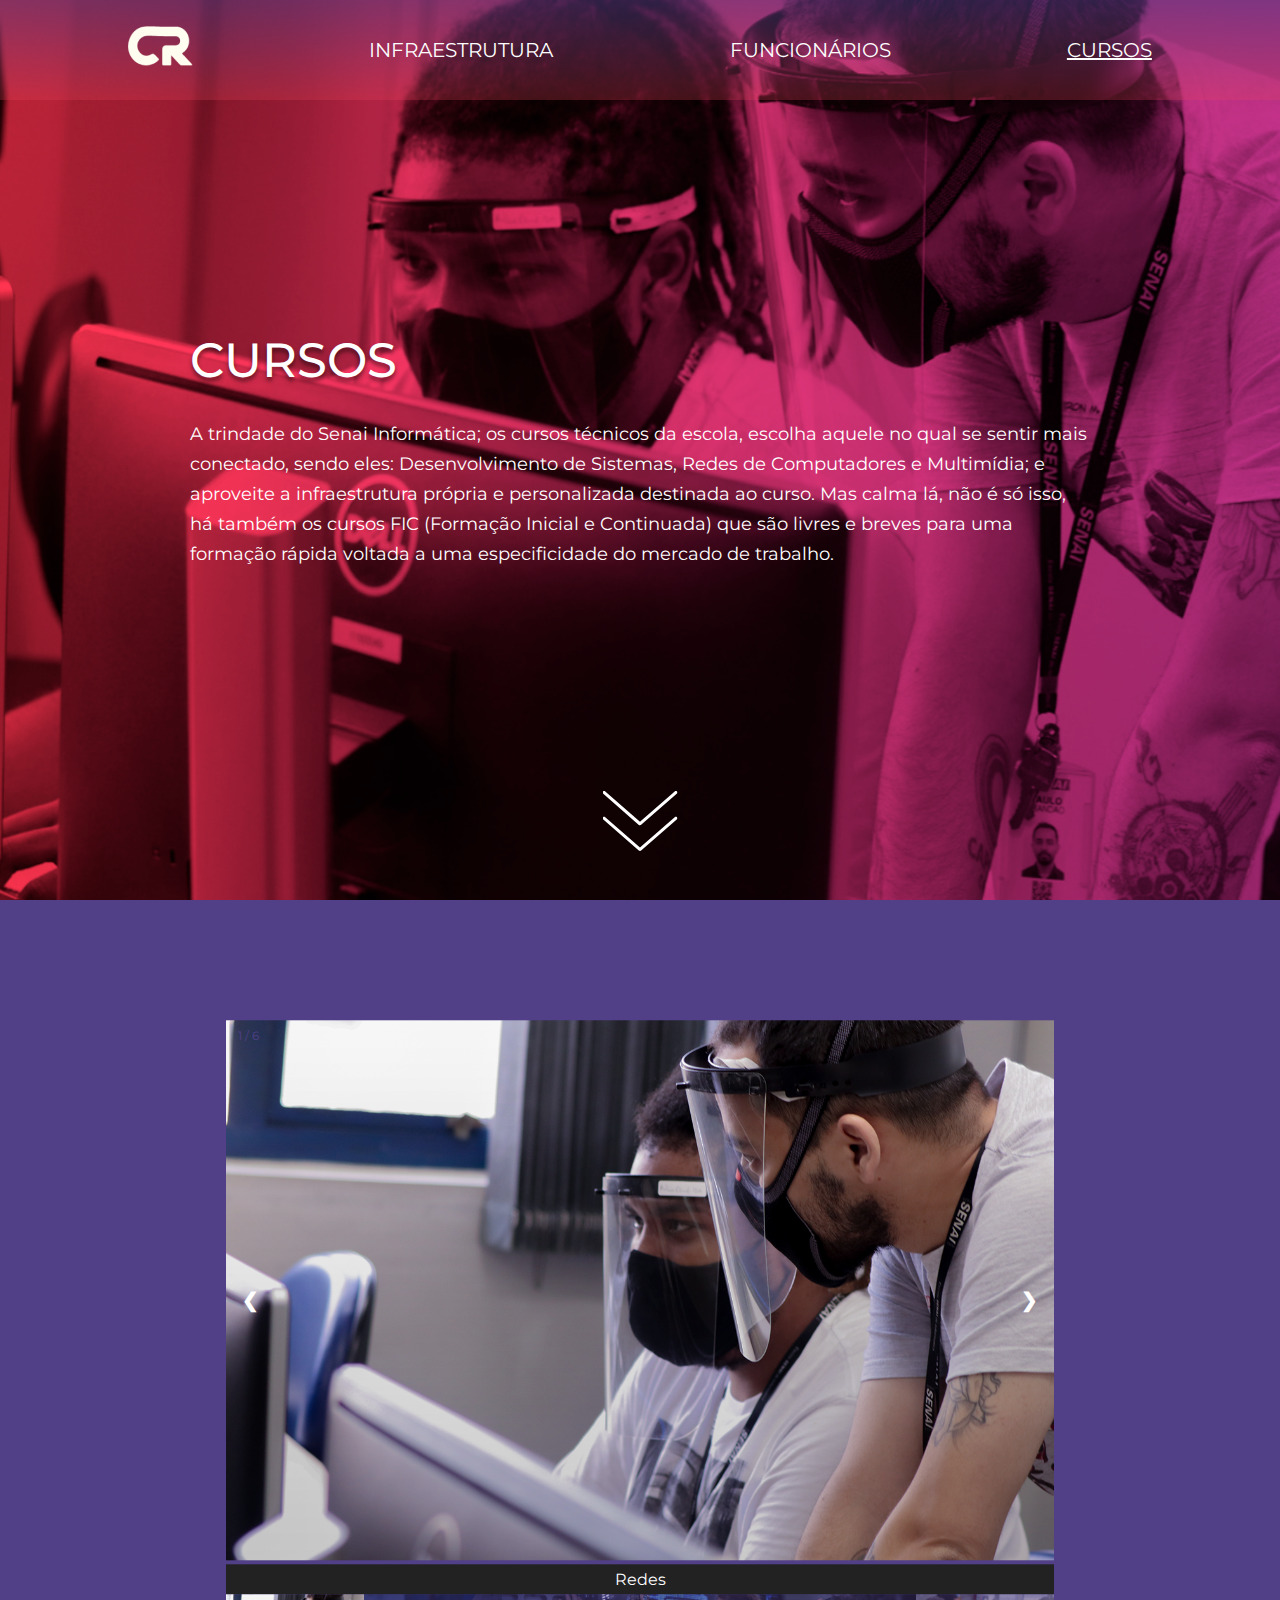
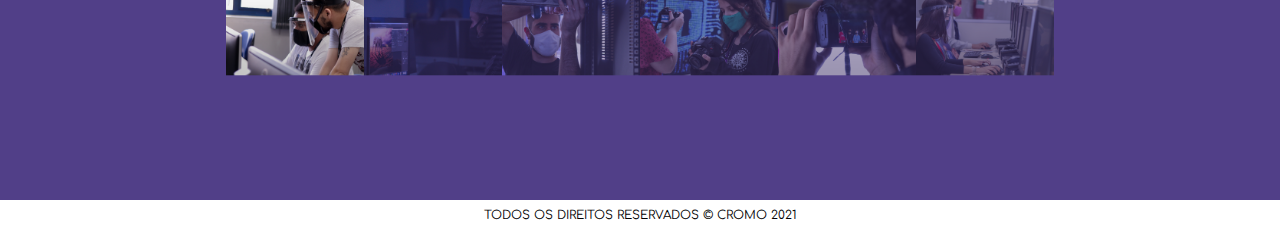
==== commit 5a314028: "final version" ====
--- a/cursos.html
+++ b/cursos.html
@@ -26,11 +26,14 @@
         </nav>
         <nav class="navbar-mobile">
             <a href="index.html"><img src="./img/logo-maneira.png" alt="Logo Cromo"></a>
-                <ul class="menu-list">
-                    <li><a href="infraestrutura.html">Infraestrutura</a></li>
-                    <li><a href="funcionario.html">Funcionários</a></li>
-                    <li><a style="text-decoration: white underline;" href="cursos.html">Cursos</a></li>
-                </ul>
+            <div class="dropdown">
+                <button class="dropbtn">Galeria</button>
+                <div class="dropdown-content">
+                    <a href="infraestrutura.html">Infraestrutura</a>
+                    <a href="funcionario.html">Funcionários</a>
+                    <a href="cursos.html">Cursos</a>
+                </div>
+            </div>
         </nav>
     </header>
     <!-- Fim cabecalho -->
@@ -56,27 +59,27 @@
             <!-- Imagens grandes com numeracao -->
             <div class="slide">
                 <div class="numeracao">1 / 6</div>
-                    <img src="img/11.png" alt="Sala 1">
+                    <img src="img/4.png" alt="Sala 1">
             </div>
             <div class="slide">
                 <div class="numeracao">2 / 6</div>
-                    <img src="img/12.png" alt="Sala 2">
+                    <img src="img/5.png" alt="Sala 2">
             </div>
             <div class="slide">
                 <div class="numeracao">3 / 6</div>
-                    <img src="img/13.png" alt="Aula 1">
+                    <img src="img/6.png" alt="Aula 1">
             </div>
             <div class="slide">
                 <div class="numeracao">4 / 6</div>
-                    <img src="img/14.png" alt="Sala 1">
+                    <img src="img/7.png" alt="Sala 1">
             </div>
             <div class="slide">
                 <div class="numeracao">5 / 6</div>
-                    <img src="img/15.png" alt="Sala 2">
+                    <img src="img/8.png" alt="Sala 2">
             </div>
             <div class="slide">
                 <div class="numeracao">6 / 6</div>
-                    <img src="img/17.png" alt="Aula 1">
+                    <img src="img/10.png" alt="Aula 1">
             </div>
             <!-- Fim imagens grandes com numeracao -->
 
@@ -92,22 +95,22 @@
             <!-- linha de imagens -->
             <div class="linha">
                 <div class="coluna">
-                    <img class="demo cursor" src="img/11.png" style="width: 100%;" onclick="currentSlide(1)" alt="Redes">
+                    <img class="demo cursor" src="img/4.png" style="width: 100%;" onclick="currentSlide(1)" alt="Redes">
                 </div>
                 <div class="coluna">
-                    <img class="demo cursor" src="img/12.png" style="width: 100%;" onclick="currentSlide(2)" alt="CyberCeguranca">
+                    <img class="demo cursor" src="img/5.png" style="width: 100%;" onclick="currentSlide(2)" alt="CyberCeguranca">
                 </div>
                 <div class="coluna">
-                    <img class="demo cursor" src="img/13.png" style="width: 100%;" onclick="currentSlide(3)" alt="Sala de aula">
+                    <img class="demo cursor" src="img/6.png" style="width: 100%;" onclick="currentSlide(3)" alt="Sala de aula">
                 </div>
                 <div class="coluna">
-                    <img class="demo cursor" src="img/14.png" style="width: 100%;" onclick="currentSlide(4)" alt="Sala de reuniao">
+                    <img class="demo cursor" src="img/7.png" style="width: 100%;" onclick="currentSlide(4)" alt="Sala de reuniao">
                 </div>
                 <div class="coluna">
-                    <img class="demo cursor" src="img/15.png" style="width: 100%;" onclick="currentSlide(5)" alt="Refeitorio">
+                    <img class="demo cursor" src="img/8.png" style="width: 100%;" onclick="currentSlide(5)" alt="Refeitorio">
                 </div>
                 <div class="coluna">
-                    <img class="demo cursor" src="img/17.png" style="width: 100%;" onclick="currentSlide(6)" alt="Sala de manutencao de hardware">
+                    <img class="demo cursor" src="img/10.png" style="width: 100%;" onclick="currentSlide(6)" alt="Sala de manutencao de hardware">
                 </div>
             </div>
             <div class="clear"></div>
--- a/css/cursos.css
+++ b/css/cursos.css
@@ -100,7 +100,7 @@
 }
 
 .numeracao{
-    color: #00aaff;
+    color: #513F88;
     font-size: 12px;
     padding: 8px 12px;
     position: absolute;
@@ -156,52 +156,35 @@
     font-size: 12px;
 }
 @media screen and (max-width:700px){
-    .cursos h1{
-        font-size: 36px;
+    .texto-cursos{width: 80%;}
+    .texto-cursos h1{font-size: 24px;}
+    .texto-cursos p{font-size: 12px;}
+
+    .mosaico{
+        height: 100%;
+    }
+    .mosaico-imagens{
+        width: 80%;
     }
 
-    .infra-imgs div{
-        position: absolute;
-        left: 50%;
-        transform: translateX(-50%);
-    }
-    .infra-imgs img{
-        width: 300px;
-        height: 250px;
-    }
-    .container{
-    height:80%
+    .prev,.next{
+        margin-top: -60px;
     }
 
-    .container img{
-        height:50%;
-    }
-    .carousel{
-        padding-top:50%;
-    }
-    .galeria-img > .img-pequena{
-        display: flex;
-        flex-direction: column;
-        margin: 0 auto;
-    }
-    .galeria-img img{
-        margin: 15px auto;
-        width: 250px;
-        height: 180px;
-    }
-    .banner{
-        height: 50vh;
+    .container-captacao p{
+        font-size: 12px;
     }
 
-    .galeria{
-        height: auto;
+    .slide img{
+        height: 30vh;
+    }
+
+    .coluna{
+        width: 33.33%;
     }
 
     footer p{
+        text-align: center;
         font-size: 10px;
     }
-
-    .img-pequena img:nth-child(3){display: none;}
-    .img-pequena img:nth-child(4){display: none;}
-    .img-pequena img:nth-child(5){display: none;}
 }
--- a/css/header.css
+++ b/css/header.css
@@ -13,8 +13,9 @@
     height: 100%;
 }
     
-.container{
+.container-flex{
     max-width: 1200px;
+    width: 100%;
     margin: auto;
 }
     
@@ -26,7 +27,7 @@
 /* Cabecalho */
 header{
     height: 100px;
-    position: fixed;
+    position: absolute;
     width: 100%;
     z-index: 999;
     background: linear-gradient(180deg, rgba(81, 63, 136, 0.5) 0%, rgba(234, 69, 91, 0.25) 100%);
@@ -71,23 +72,77 @@
     transform: scale(1.2);
 }
 
-@media screen and (max-width:360px){
+@media screen and (max-width:600px){
     .navbar{display: none}
     
     .navbar-mobile{
+        padding-top: 10px;
         display: flex;
-        flex-direction: column;
+        width: 70%;
+        margin: auto;
+        justify-content: space-between;
         height: 100%;
         justify-content: space-between;
         align-items: center;
     }
 
-    .menu-list{
-        justify-content: space-between;
+    .dropbtn{
+        background-color: #B94369;
+        border-radius: 10px;
+        color: white;
+        padding: 16px;
+        font-size: 16px;
+        border: none;
+        cursor: pointer;
     }
 
-    .menu-list a{
-        font-size: 13px;
+    .dropdown{
+        position: relative;
+        display: inline-block;
     }
+
+    .dropdown-content{
+        display: none;
+        position: absolute;
+        background-color: #ce4872;
+        min-width: 160px;
+        box-shadow: 0 8px 16px 0 rgba(0, 0, 0, 0.2);
+        z-index: 1;
+    }
+
+    .dropdown-content a{
+        text-transform:uppercase ;
+        color: white;
+        padding: 12px 16px;
+        font-size: 12px;
+        text-decoration: none;
+        display: block;
+        /* background: rgba(151, 111, 111, 0.7); */
+    }
+
+    .dropdown-content a:hover{background-color: #ce4872;}
+
+    .dropdown:hover .dropdown-content{
+        display: block;
+        border-radius: 0 0 10px 10px;
+    }
+
+    .dropdown:hover .dropbtn{
+        background-color: #b1365d;
+        border-radius: 10px 10px 0 0;
+    }
+
+    .dropdown:active{
+        outline: green;
+    }
+
+    .projeto > .container-flex{
+        height: 100%;
+        display: flex;
+        flex-direction: column;
+        justify-content: space-around;
+        align-items: center;
+    }
+
 }
 /*Fim Cabecalho */
